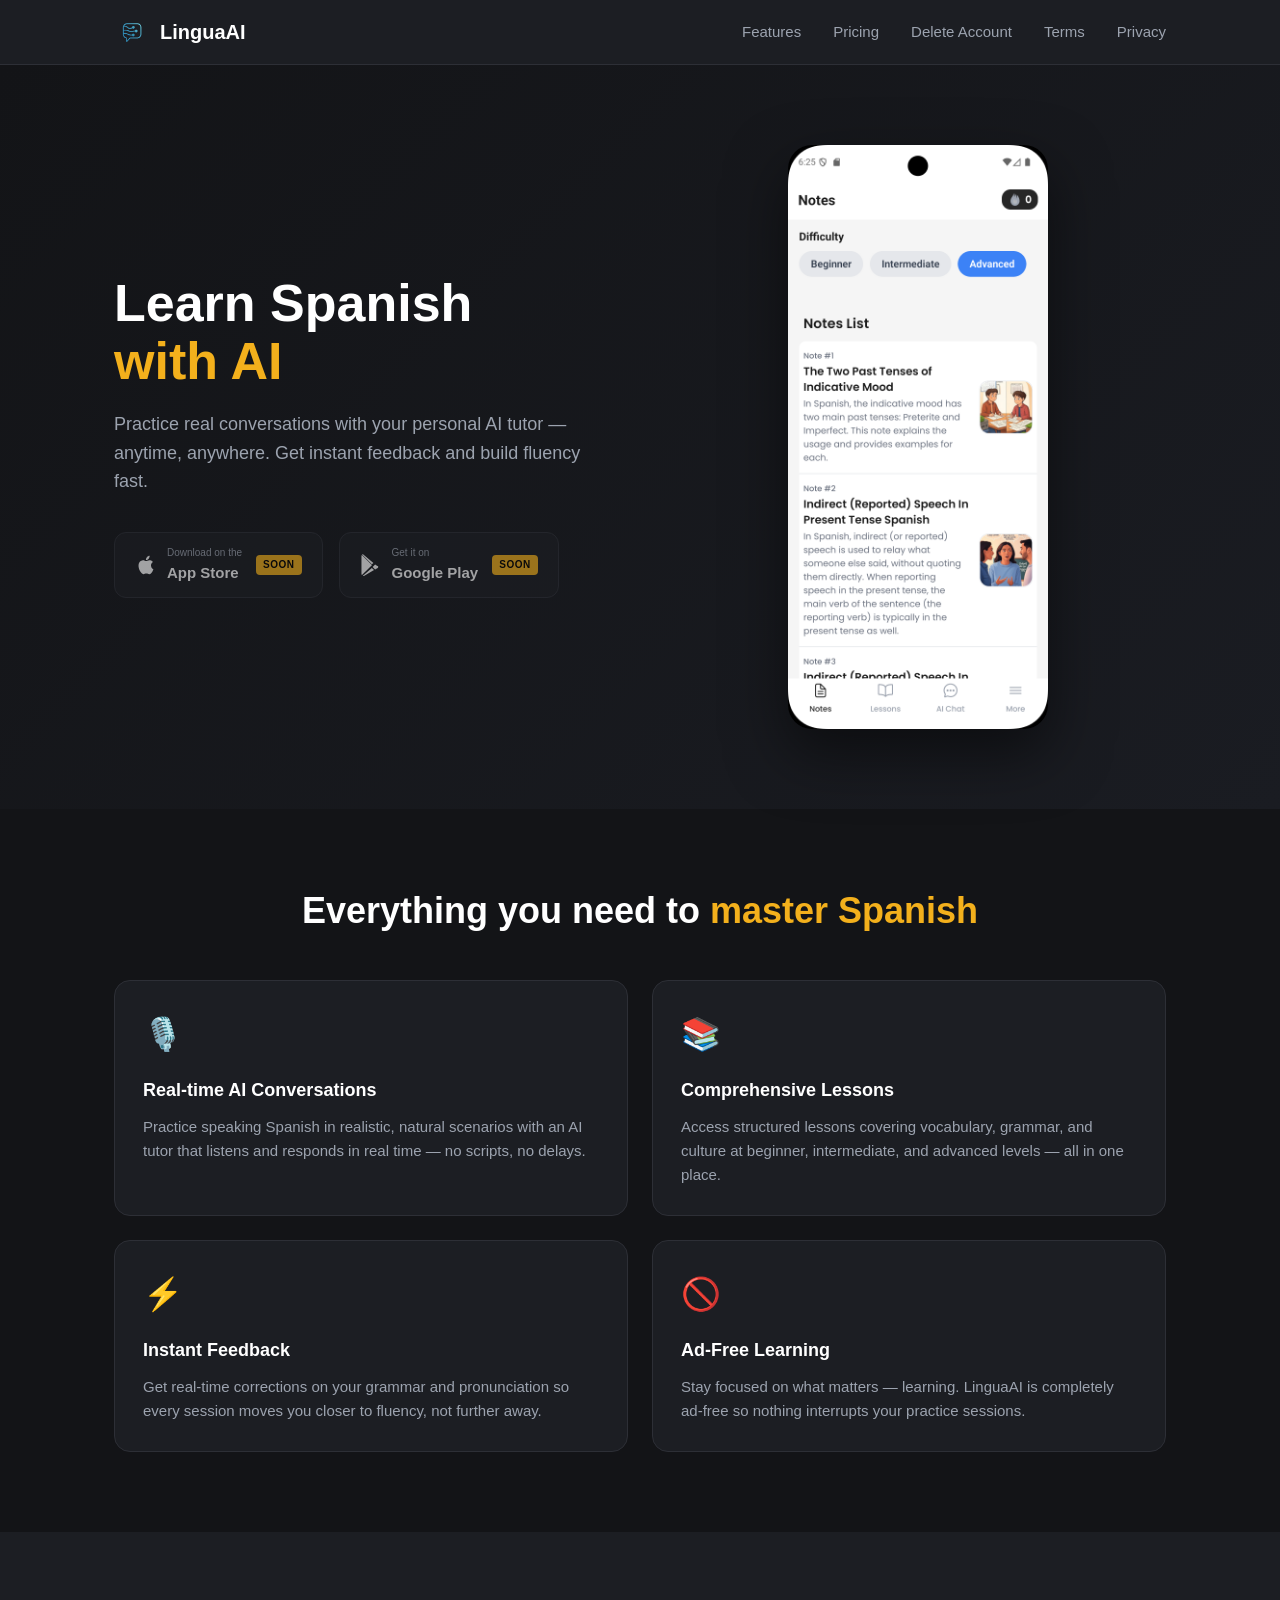
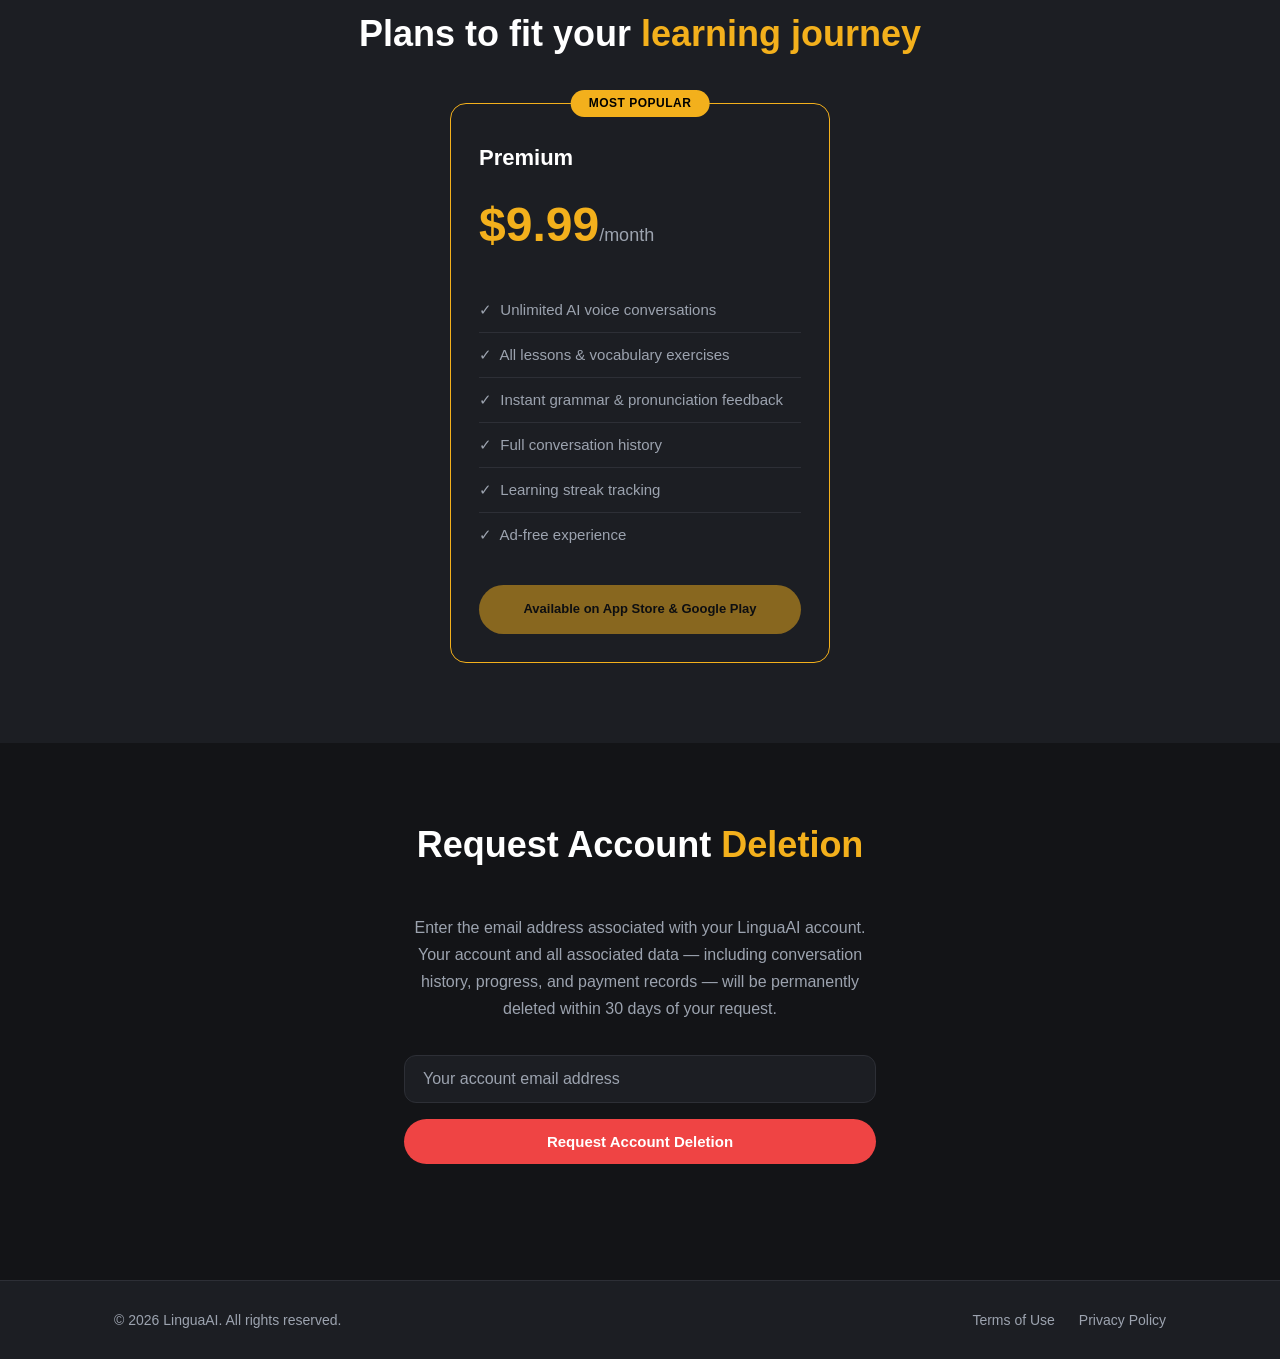
==== index.html @ fa87c532 "feat: add index.html main page" ====
<!DOCTYPE html>
<html lang="en">
<head>
  <meta charset="UTF-8" />
  <meta name="viewport" content="width=device-width, initial-scale=1.0" />
  <meta name="description" content="LinguaAI — Learn Spanish with your personal AI tutor. Real-time voice conversations, structured lessons, and instant feedback." />
  <title>LinguaAI — Learn Spanish with AI</title>
  <link rel="icon" href="assets/icon.png" type="image/png" />
  <link rel="stylesheet" href="styles.css" />
</head>
<body>

  <!-- NAV -->
  <nav class="nav">
    <div class="nav-inner">
      <a class="nav-brand" href="index.html">
        <img src="assets/icon.png" alt="LinguaAI" class="nav-logo" />
        <span>LinguaAI</span>
      </a>
      <button class="nav-hamburger" id="hamburger" aria-label="Toggle navigation">&#9776;</button>
      <ul class="nav-links" id="nav-links">
        <li><a href="#features">Features</a></li>
        <li><a href="#pricing">Pricing</a></li>
        <li><a href="#delete-account">Delete Account</a></li>
        <li><a href="terms.html">Terms</a></li>
        <li><a href="privacy.html">Privacy</a></li>
      </ul>
    </div>
  </nav>

  <!-- HERO -->
  <section class="hero" id="home">
    <div class="container hero-inner">
      <div class="hero-text">
        <h1>Learn Spanish<br /><span class="accent">with AI</span></h1>
        <p class="hero-sub">
          Practice real conversations with your personal AI tutor — anytime, anywhere. Get instant feedback and build fluency fast.
        </p>
        <div class="store-buttons">
          <a class="btn-store disabled" href="#" aria-disabled="true" tabindex="-1">
            <svg viewBox="0 0 24 24" fill="currentColor" aria-hidden="true">
              <path d="M18.71 19.5c-.83 1.24-1.71 2.45-3.05 2.47-1.34.03-1.77-.79-3.29-.79-1.53 0-2 .77-3.27.82-1.31.05-2.3-1.32-3.14-2.53C4.25 17 2.94 12.45 4.7 9.39c.87-1.52 2.43-2.48 4.12-2.51 1.28-.02 2.5.87 3.29.87.78 0 2.26-1.07 3.8-.91.65.03 2.47.26 3.64 1.98-.09.06-2.17 1.28-2.15 3.81.03 3.02 2.65 4.03 2.68 4.04-.03.07-.42 1.44-1.38 2.83M13 3.5c.73-.83 1.94-1.46 2.94-1.5.13 1.17-.34 2.35-1.04 3.19-.69.85-1.83 1.51-2.95 1.42-.15-1.15.41-2.35 1.05-3.11z"/>
            </svg>
            <span class="store-label">
              <small>Download on the</small>
              <strong>App Store</strong>
            </span>
            <span class="coming-soon">Soon</span>
          </a>
          <a class="btn-store disabled" href="#" aria-disabled="true" tabindex="-1">
            <svg viewBox="0 0 24 24" fill="currentColor" aria-hidden="true">
              <path d="M3.18 23.76c.3.17.64.24.99.2l.09-.05 11.04-6.37-2.38-2.38-9.74 8.6zm16.11-10.51L16.5 11.5l-2.72 2.72 2.71 2.71 2.81-1.62c.8-.46.8-1.83-.01-2.36zM2.05 1.05C1.77 1.35 1.6 1.8 1.6 2.38v19.25c0 .58.17 1.03.46 1.33l.07.06 10.79-10.79v-.25L2.05 1.05zm12.56 8.74L3.27.37 3.18.42C2.84.38 2.5.45 2.2.62l10.69 10.69 1.72-1.52z"/>
            </svg>
            <span class="store-label">
              <small>Get it on</small>
              <strong>Google Play</strong>
            </span>
            <span class="coming-soon">Soon</span>
          </a>
        </div>
      </div>
      <div class="hero-image">
        <img src="assets/screenshots/screenshot-1.png" alt="LinguaAI app screenshot showing AI conversation interface" />
      </div>
    </div>
  </section>

  <!-- FEATURES -->
  <section class="features section" id="features">
    <div class="container">
      <h2 class="section-title">Everything you need to <span class="accent">master Spanish</span></h2>
      <div class="features-grid">
        <div class="card">
          <div class="card-icon">🎙️</div>
          <h3>Real-time AI Conversations</h3>
          <p>Practice speaking Spanish in realistic, natural scenarios with an AI tutor that listens and responds in real time — no scripts, no delays.</p>
        </div>
        <div class="card">
          <div class="card-icon">📚</div>
          <h3>Comprehensive Lessons</h3>
          <p>Access structured lessons covering vocabulary, grammar, and culture at beginner, intermediate, and advanced levels — all in one place.</p>
        </div>
        <div class="card">
          <div class="card-icon">⚡</div>
          <h3>Instant Feedback</h3>
          <p>Get real-time corrections on your grammar and pronunciation so every session moves you closer to fluency, not further away.</p>
        </div>
        <div class="card">
          <div class="card-icon">🚫</div>
          <h3>Ad-Free Learning</h3>
          <p>Stay focused on what matters — learning. LinguaAI is completely ad-free so nothing interrupts your practice sessions.</p>
        </div>
      </div>
    </div>
  </section>

  <!-- PRICING -->
  <section class="pricing section" id="pricing">
    <div class="container">
      <h2 class="section-title">Plans to fit your <span class="accent">learning journey</span></h2>
      <div class="pricing-cards">
        <div class="card pricing-card featured">
          <div class="featured-badge">Most Popular</div>
          <h3>Premium</h3>
          <div class="price">$9.99<span>/month</span></div>
          <ul class="feature-list">
            <li>✓ &nbsp;Unlimited AI voice conversations</li>
            <li>✓ &nbsp;All lessons &amp; vocabulary exercises</li>
            <li>✓ &nbsp;Instant grammar &amp; pronunciation feedback</li>
            <li>✓ &nbsp;Full conversation history</li>
            <li>✓ &nbsp;Learning streak tracking</li>
            <li>✓ &nbsp;Ad-free experience</li>
          </ul>
          <a class="btn btn-primary disabled" href="#" aria-disabled="true" tabindex="-1">
            Available on App Store &amp; Google Play
          </a>
        </div>
      </div>
    </div>
  </section>

  <!-- DELETE ACCOUNT -->
  <section class="delete-account section" id="delete-account">
    <div class="container delete-inner">
      <h2 class="section-title">Request Account <span class="accent">Deletion</span></h2>
      <p class="delete-sub">
        Enter the email address associated with your LinguaAI account. Your account and all associated data — including conversation history, progress, and payment records — will be permanently deleted within 30 days of your request.
      </p>
      <form class="delete-form" id="delete-form" novalidate>
        <input
          type="email"
          id="email"
          name="email"
          placeholder="Your account email address"
          class="form-input"
          required
          autocomplete="email"
        />
        <button type="submit" class="btn btn-danger" id="submit-btn">
          Request Account Deletion
        </button>
        <div id="form-message" class="form-message" role="alert" aria-live="polite"></div>
      </form>
    </div>
  </section>

  <!-- FOOTER -->
  <footer class="footer">
    <div class="container footer-inner">
      <p>&copy; 2026 LinguaAI. All rights reserved.</p>
      <div class="footer-links">
        <a href="terms.html">Terms of Use</a>
        <a href="privacy.html">Privacy Policy</a>
      </div>
    </div>
  </footer>

  <script src="https://www.google.com/recaptcha/api.js?render=YOUR_RECAPTCHA_SITE_KEY"></script>
  <script src="delete-account.js"></script>
  <script>
    document.getElementById('hamburger').addEventListener('click', function () {
      document.getElementById('nav-links').classList.toggle('open');
    });
  </script>

</body>
</html>
---- styles.css ----
*, *::before, *::after { box-sizing: border-box; margin: 0; padding: 0; }

:root {
  --bg: #131417;
  --surface: #1C1E23;
  --accent: #F3B01C;
  --text: #FFFFFF;
  --text-secondary: #9CA3AF;
  --border: #2D2F36;
  --danger: #EF4444;
  --success: #22C55E;
  --font: -apple-system, BlinkMacSystemFont, 'Segoe UI', Roboto, sans-serif;
  --max-w: 1100px;
  --radius: 16px;
}

body {
  background: var(--bg);
  color: var(--text);
  font-family: var(--font);
  line-height: 1.6;
}

/* ── Container ─────────────────────────────────────────── */
.container { max-width: var(--max-w); margin: 0 auto; padding: 0 24px; }

/* ── Nav ────────────────────────────────────────────────── */
.nav {
  position: sticky;
  top: 0;
  z-index: 100;
  background: var(--surface);
  border-bottom: 1px solid var(--border);
}
.nav-inner {
  max-width: var(--max-w);
  margin: 0 auto;
  padding: 0 24px;
  height: 64px;
  display: flex;
  align-items: center;
  justify-content: space-between;
  position: relative;
}
.nav-brand {
  display: flex;
  align-items: center;
  gap: 10px;
  text-decoration: none;
  color: var(--text);
  font-size: 20px;
  font-weight: 700;
}
.nav-logo { width: 36px; height: 36px; border-radius: 8px; }
.nav-links {
  display: flex;
  gap: 32px;
  list-style: none;
}
.nav-links a {
  color: var(--text-secondary);
  text-decoration: none;
  font-size: 15px;
  transition: color 0.2s;
}
.nav-links a:hover { color: var(--accent); }
.nav-hamburger {
  display: none;
  background: none;
  border: none;
  color: var(--text);
  font-size: 24px;
  cursor: pointer;
  padding: 4px;
}

/* ── Sections ───────────────────────────────────────────── */
.section { padding: 80px 0; }
.section-title {
  font-size: 36px;
  font-weight: 700;
  text-align: center;
  margin-bottom: 48px;
  line-height: 1.2;
}
.accent { color: var(--accent); }

/* ── Hero ───────────────────────────────────────────────── */
.hero {
  padding: 80px 0;
  background: linear-gradient(135deg, #131417 0%, #1a1c22 100%);
}
.hero-inner {
  display: flex;
  align-items: center;
  gap: 60px;
}
.hero-text { flex: 1; }
.hero-text h1 {
  font-size: 52px;
  font-weight: 800;
  line-height: 1.1;
  margin-bottom: 20px;
}
.hero-sub {
  font-size: 18px;
  color: var(--text-secondary);
  margin-bottom: 36px;
  max-width: 480px;
}
.hero-image { flex: 1; display: flex; justify-content: center; }
.hero-image img {
  max-width: 260px;
  border-radius: 24px;
  box-shadow: 0 24px 60px rgba(0, 0, 0, 0.5);
}

/* ── Store Buttons ──────────────────────────────────────── */
.store-buttons { display: flex; gap: 16px; flex-wrap: wrap; }
.btn-store {
  display: inline-flex;
  align-items: center;
  gap: 10px;
  background: var(--surface);
  border: 1px solid var(--border);
  color: var(--text);
  padding: 12px 20px;
  border-radius: 12px;
  text-decoration: none;
  font-size: 14px;
  font-weight: 600;
  transition: border-color 0.2s;
}
.btn-store svg { width: 22px; height: 22px; flex-shrink: 0; }
.btn-store:hover { border-color: var(--accent); }
.btn-store.disabled { opacity: 0.6; pointer-events: none; cursor: default; }
.store-label { display: flex; flex-direction: column; }
.store-label small { font-size: 10px; font-weight: 400; color: var(--text-secondary); }
.store-label strong { font-size: 15px; }
.coming-soon {
  background: var(--accent);
  color: #000;
  font-size: 10px;
  font-weight: 700;
  padding: 2px 7px;
  border-radius: 4px;
  text-transform: uppercase;
  letter-spacing: 0.5px;
  margin-left: 4px;
}

/* ── Cards ──────────────────────────────────────────────── */
.card {
  background: var(--surface);
  border: 1px solid var(--border);
  border-radius: var(--radius);
  padding: 28px;
}

/* ── Features ───────────────────────────────────────────── */
.features { background: var(--bg); }
.features-grid {
  display: grid;
  grid-template-columns: repeat(2, 1fr);
  gap: 24px;
}
.card-icon { font-size: 32px; margin-bottom: 16px; }
.card h3 { font-size: 18px; font-weight: 700; margin-bottom: 10px; }
.card p { color: var(--text-secondary); font-size: 15px; line-height: 1.6; }

/* ── Pricing ────────────────────────────────────────────── */
.pricing { background: var(--surface); }
.pricing-cards { display: flex; justify-content: center; }
.pricing-card { max-width: 380px; width: 100%; position: relative; padding-top: 36px; }
.pricing-card.featured { border-color: var(--accent); }
.featured-badge {
  position: absolute;
  top: -14px;
  left: 50%;
  transform: translateX(-50%);
  background: var(--accent);
  color: #000;
  font-size: 12px;
  font-weight: 700;
  padding: 4px 18px;
  border-radius: 99px;
  text-transform: uppercase;
  letter-spacing: 0.5px;
  white-space: nowrap;
}
.pricing-card h3 { font-size: 22px; font-weight: 700; margin-bottom: 12px; }
.price { font-size: 48px; font-weight: 800; color: var(--accent); margin-bottom: 24px; }
.price span { font-size: 18px; color: var(--text-secondary); font-weight: 400; }
.feature-list { list-style: none; margin-bottom: 28px; }
.feature-list li {
  padding: 10px 0;
  color: var(--text-secondary);
  font-size: 15px;
  border-bottom: 1px solid var(--border);
}
.feature-list li:last-child { border-bottom: none; }

/* ── Buttons ────────────────────────────────────────────── */
.btn {
  display: inline-block;
  padding: 14px 24px;
  border-radius: 99px;
  font-size: 15px;
  font-weight: 600;
  text-decoration: none;
  cursor: pointer;
  border: none;
  transition: opacity 0.2s, transform 0.1s;
  text-align: center;
  width: 100%;
}
.btn:active { transform: scale(0.98); }
.btn-primary { background: var(--accent); color: #000; }
.btn-primary:hover { opacity: 0.9; }
.btn-primary.disabled { opacity: 0.5; pointer-events: none; font-size: 13px; }
.btn-danger { background: var(--danger); color: #fff; }
.btn-danger:hover { opacity: 0.9; }
.btn-danger:disabled { opacity: 0.6; cursor: not-allowed; }

/* ── Delete Account ─────────────────────────────────────── */
.delete-account { background: var(--bg); }
.delete-inner { max-width: 520px; margin: 0 auto; text-align: center; }
.delete-sub {
  color: var(--text-secondary);
  font-size: 16px;
  margin-bottom: 32px;
  line-height: 1.7;
}
.delete-form { display: flex; flex-direction: column; gap: 16px; text-align: left; }
.form-input {
  background: var(--surface);
  border: 1px solid var(--border);
  border-radius: 12px;
  padding: 14px 18px;
  color: var(--text);
  font-size: 16px;
  outline: none;
  transition: border-color 0.2s;
  width: 100%;
  font-family: var(--font);
}
.form-input:focus { border-color: var(--accent); }
.form-input::placeholder { color: var(--text-secondary); }
.form-message { font-size: 14px; padding: 4px 0; min-height: 20px; text-align: center; }
.form-message.success { color: var(--success); }
.form-message.error { color: var(--danger); }

/* ── Footer ─────────────────────────────────────────────── */
.footer {
  background: var(--surface);
  border-top: 1px solid var(--border);
  padding: 28px 0;
}
.footer-inner {
  display: flex;
  align-items: center;
  justify-content: space-between;
  flex-wrap: wrap;
  gap: 16px;
}
.footer p { color: var(--text-secondary); font-size: 14px; }
.footer-links { display: flex; gap: 24px; }
.footer-links a {
  color: var(--text-secondary);
  text-decoration: none;
  font-size: 14px;
  transition: color 0.2s;
}
.footer-links a:hover { color: var(--accent); }

/* ── Legal pages ─────────────────────────────────────────── */
.legal-content {
  max-width: 760px;
  margin: 0 auto;
  padding: 60px 24px 80px;
}
.legal-content h1 {
  font-size: 38px;
  font-weight: 800;
  color: var(--accent);
  margin-bottom: 8px;
}
.legal-content .last-updated {
  color: var(--text-secondary);
  font-size: 14px;
  margin-bottom: 48px;
  display: block;
}
.legal-content h2 {
  font-size: 20px;
  font-weight: 700;
  margin: 40px 0 12px;
  color: var(--text);
}
.legal-content p {
  color: var(--text-secondary);
  font-size: 15px;
  line-height: 1.8;
  margin-bottom: 14px;
}
.legal-content ul {
  color: var(--text-secondary);
  font-size: 15px;
  line-height: 1.8;
  padding-left: 24px;
  margin-bottom: 14px;
}
.legal-content a { color: var(--accent); }

/* ── Mobile ──────────────────────────────────────────────── */
@media (max-width: 768px) {
  .nav { position: relative; }
  .nav-hamburger { display: block; }
  .nav-links {
    display: none;
    flex-direction: column;
    gap: 0;
    position: absolute;
    top: 64px;
    left: 0;
    right: 0;
    background: var(--surface);
    border-bottom: 1px solid var(--border);
    padding: 8px 24px;
    z-index: 99;
  }
  .nav-links.open { display: flex; }
  .nav-links li { padding: 12px 0; border-bottom: 1px solid var(--border); }
  .nav-links li:last-child { border-bottom: none; }

  .hero-inner { flex-direction: column; gap: 40px; text-align: center; }
  .hero-text h1 { font-size: 36px; }
  .hero-sub { max-width: 100%; }
  .store-buttons { justify-content: center; }
  .hero-image img { max-width: 200px; }

  .section-title { font-size: 28px; }
  .features-grid { grid-template-columns: 1fr; }

  .footer-inner { flex-direction: column; text-align: center; }
}
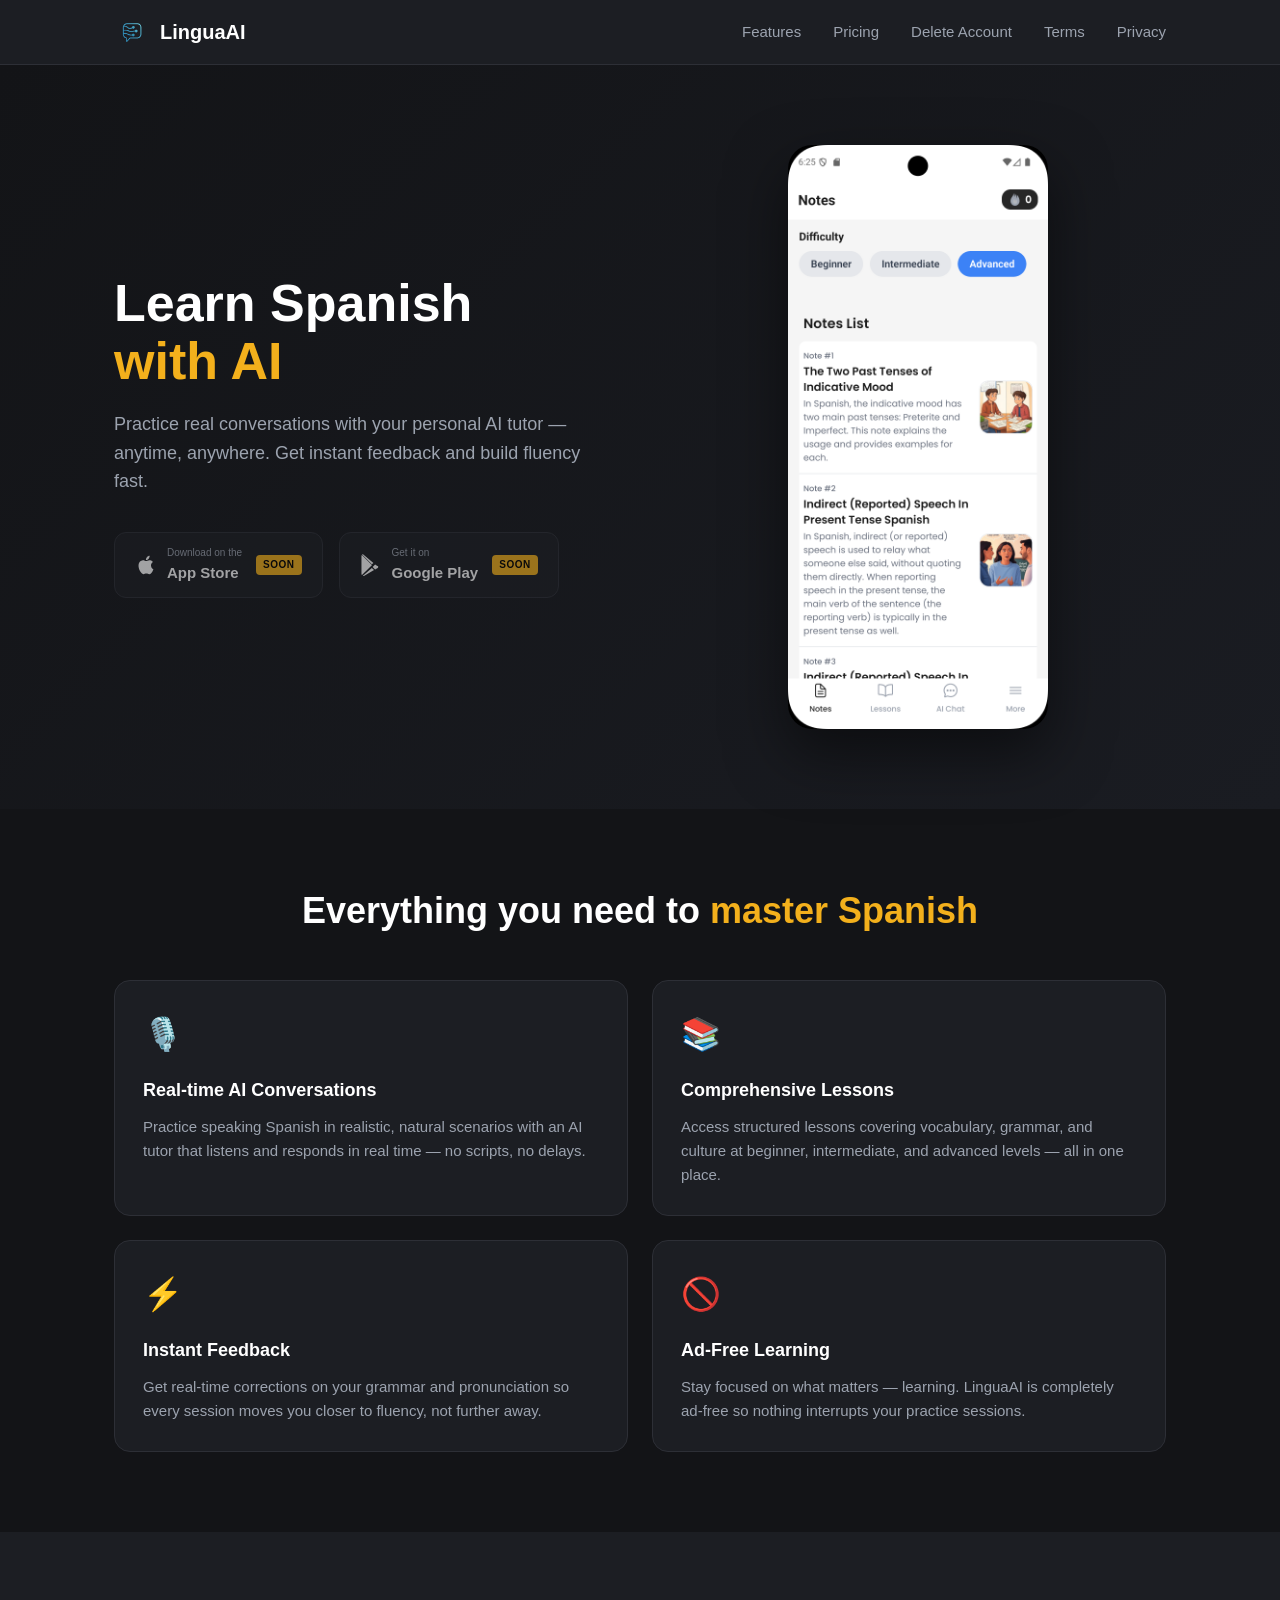
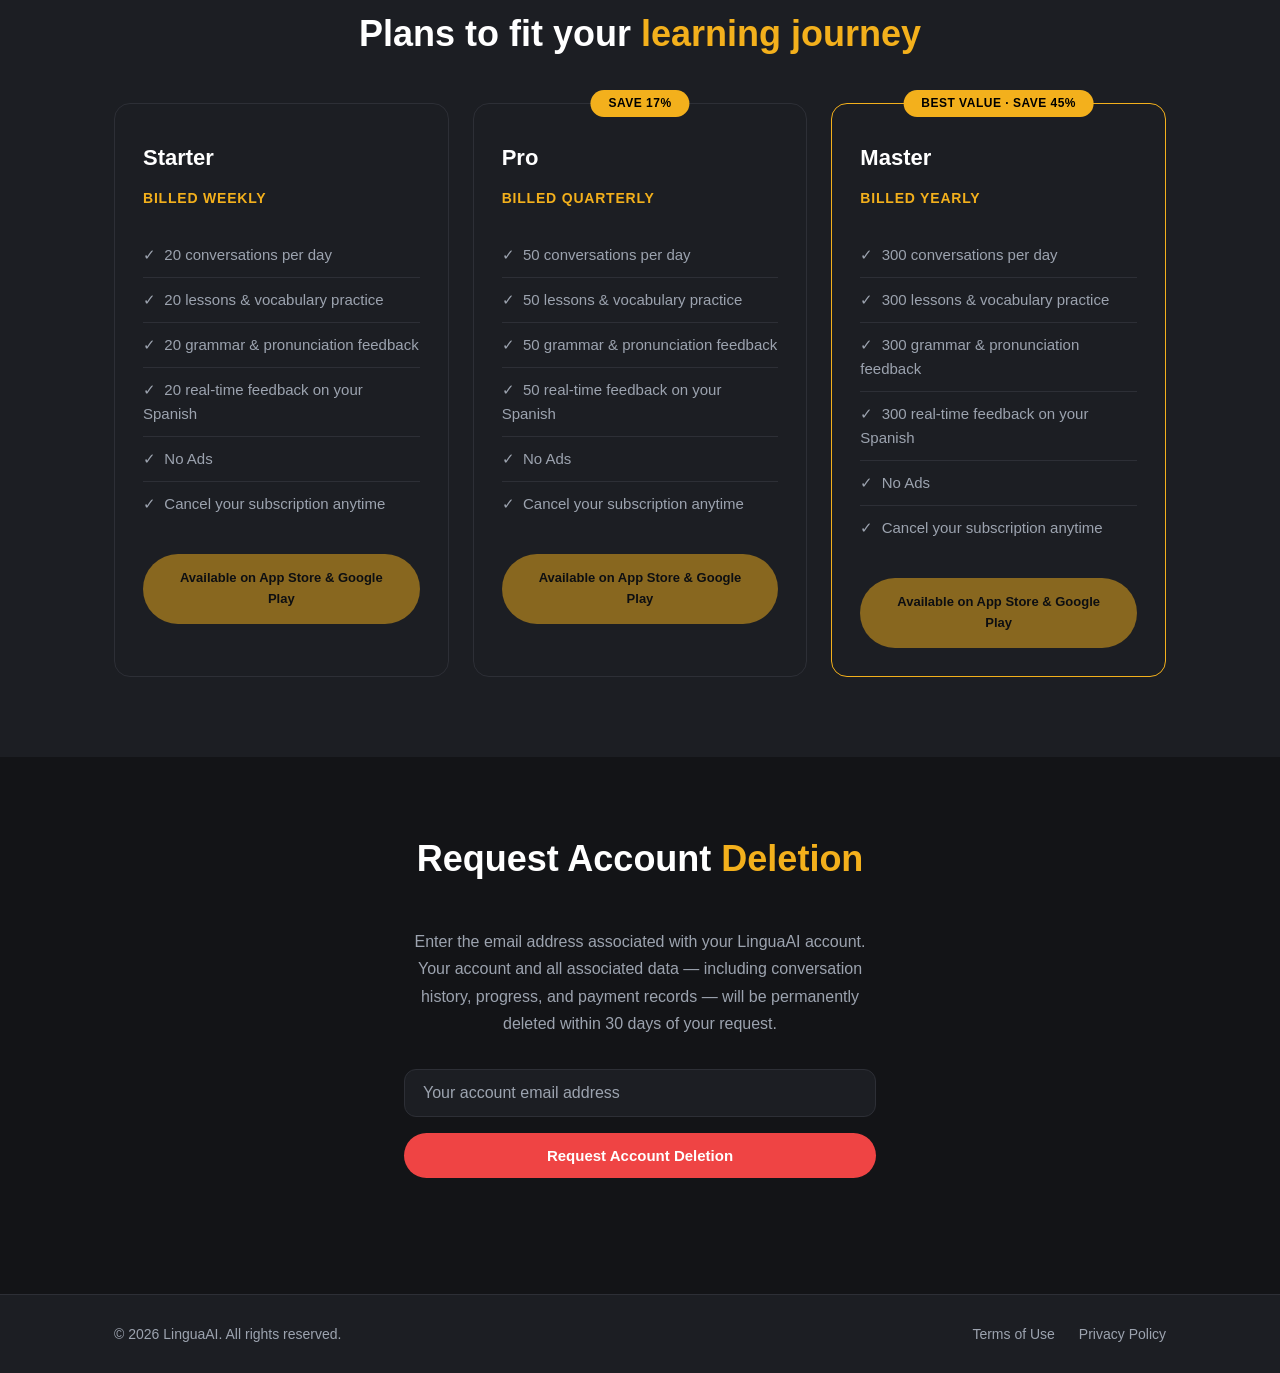
==== commit a6b5c8a0: "feat: add starter, pro, and master pricing plans" ====
--- a/index.html
+++ b/index.html
@@ -99,22 +99,60 @@
     <div class="container">
       <h2 class="section-title">Plans to fit your <span class="accent">learning journey</span></h2>
       <div class="pricing-cards">
-        <div class="card pricing-card featured">
-          <div class="featured-badge">Most Popular</div>
-          <h3>Premium</h3>
-          <div class="price">$9.99<span>/month</span></div>
+
+        <!-- STARTER -->
+        <div class="card pricing-card">
+          <h3>Starter</h3>
+          <div class="price-period">Billed Weekly</div>
           <ul class="feature-list">
-            <li>✓ &nbsp;Unlimited AI voice conversations</li>
-            <li>✓ &nbsp;All lessons &amp; vocabulary exercises</li>
-            <li>✓ &nbsp;Instant grammar &amp; pronunciation feedback</li>
-            <li>✓ &nbsp;Full conversation history</li>
-            <li>✓ &nbsp;Learning streak tracking</li>
-            <li>✓ &nbsp;Ad-free experience</li>
+            <li>✓ &nbsp;20 conversations per day</li>
+            <li>✓ &nbsp;20 lessons &amp; vocabulary practice</li>
+            <li>✓ &nbsp;20 grammar &amp; pronunciation feedback</li>
+            <li>✓ &nbsp;20 real-time feedback on your Spanish</li>
+            <li>✓ &nbsp;No Ads</li>
+            <li>✓ &nbsp;Cancel your subscription anytime</li>
           </ul>
           <a class="btn btn-primary disabled" href="#" aria-disabled="true" tabindex="-1">
             Available on App Store &amp; Google Play
           </a>
         </div>
+
+        <!-- PRO -->
+        <div class="card pricing-card">
+          <div class="featured-badge">Save 17%</div>
+          <h3>Pro</h3>
+          <div class="price-period">Billed Quarterly</div>
+          <ul class="feature-list">
+            <li>✓ &nbsp;50 conversations per day</li>
+            <li>✓ &nbsp;50 lessons &amp; vocabulary practice</li>
+            <li>✓ &nbsp;50 grammar &amp; pronunciation feedback</li>
+            <li>✓ &nbsp;50 real-time feedback on your Spanish</li>
+            <li>✓ &nbsp;No Ads</li>
+            <li>✓ &nbsp;Cancel your subscription anytime</li>
+          </ul>
+          <a class="btn btn-primary disabled" href="#" aria-disabled="true" tabindex="-1">
+            Available on App Store &amp; Google Play
+          </a>
+        </div>
+
+        <!-- MASTER -->
+        <div class="card pricing-card featured">
+          <div class="featured-badge">Best Value · Save 45%</div>
+          <h3>Master</h3>
+          <div class="price-period">Billed Yearly</div>
+          <ul class="feature-list">
+            <li>✓ &nbsp;300 conversations per day</li>
+            <li>✓ &nbsp;300 lessons &amp; vocabulary practice</li>
+            <li>✓ &nbsp;300 grammar &amp; pronunciation feedback</li>
+            <li>✓ &nbsp;300 real-time feedback on your Spanish</li>
+            <li>✓ &nbsp;No Ads</li>
+            <li>✓ &nbsp;Cancel your subscription anytime</li>
+          </ul>
+          <a class="btn btn-primary disabled" href="#" aria-disabled="true" tabindex="-1">
+            Available on App Store &amp; Google Play
+          </a>
+        </div>
+
       </div>
     </div>
   </section>
@@ -155,7 +193,7 @@
     </div>
   </footer>
 
-  <script src="https://www.google.com/recaptcha/api.js?render=YOUR_RECAPTCHA_SITE_KEY"></script>
+  <script src="https://www.google.com/recaptcha/api.js?render=6LdZYL4sAAAAAPjYYkjU3W5v4h1ZeL_mURCwB_Of"></script>
   <script src="delete-account.js"></script>
   <script>
     document.getElementById('hamburger').addEventListener('click', function () {
--- a/styles.css
+++ b/styles.css
@@ -170,8 +170,8 @@
 
 /* ── Pricing ────────────────────────────────────────────── */
 .pricing { background: var(--surface); }
-.pricing-cards { display: flex; justify-content: center; }
-.pricing-card { max-width: 380px; width: 100%; position: relative; padding-top: 36px; }
+.pricing-cards { display: grid; grid-template-columns: repeat(3, 1fr); gap: 24px; }
+.pricing-card { width: 100%; position: relative; padding-top: 36px; }
 .pricing-card.featured { border-color: var(--accent); }
 .featured-badge {
   position: absolute;
@@ -189,8 +189,14 @@
   white-space: nowrap;
 }
 .pricing-card h3 { font-size: 22px; font-weight: 700; margin-bottom: 12px; }
-.price { font-size: 48px; font-weight: 800; color: var(--accent); margin-bottom: 24px; }
-.price span { font-size: 18px; color: var(--text-secondary); font-weight: 400; }
+.price-period {
+  font-size: 14px;
+  font-weight: 600;
+  color: var(--accent);
+  text-transform: uppercase;
+  letter-spacing: 0.8px;
+  margin-bottom: 24px;
+}
 .feature-list { list-style: none; margin-bottom: 28px; }
 .feature-list li {
   padding: 10px 0;
@@ -341,6 +347,7 @@
 
   .section-title { font-size: 28px; }
   .features-grid { grid-template-columns: 1fr; }
+  .pricing-cards { grid-template-columns: 1fr; }
 
   .footer-inner { flex-direction: column; text-align: center; }
 }
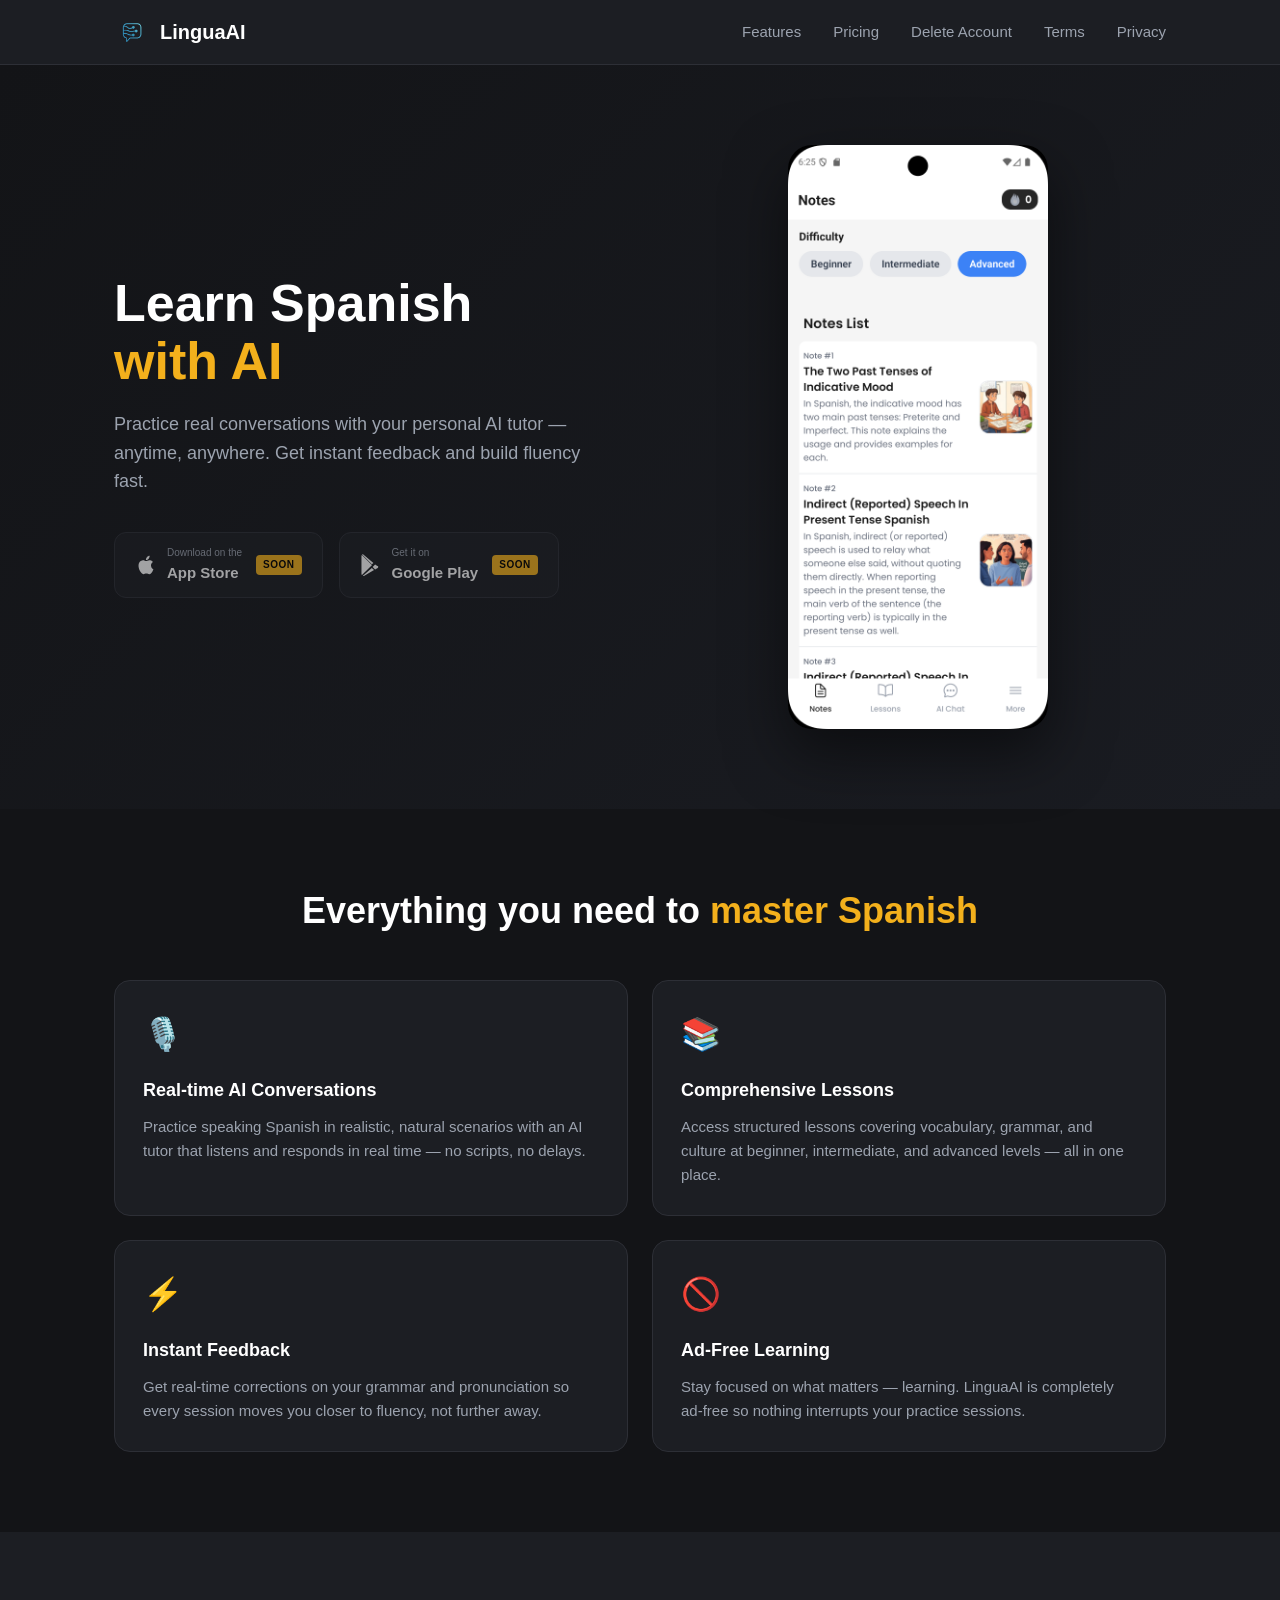
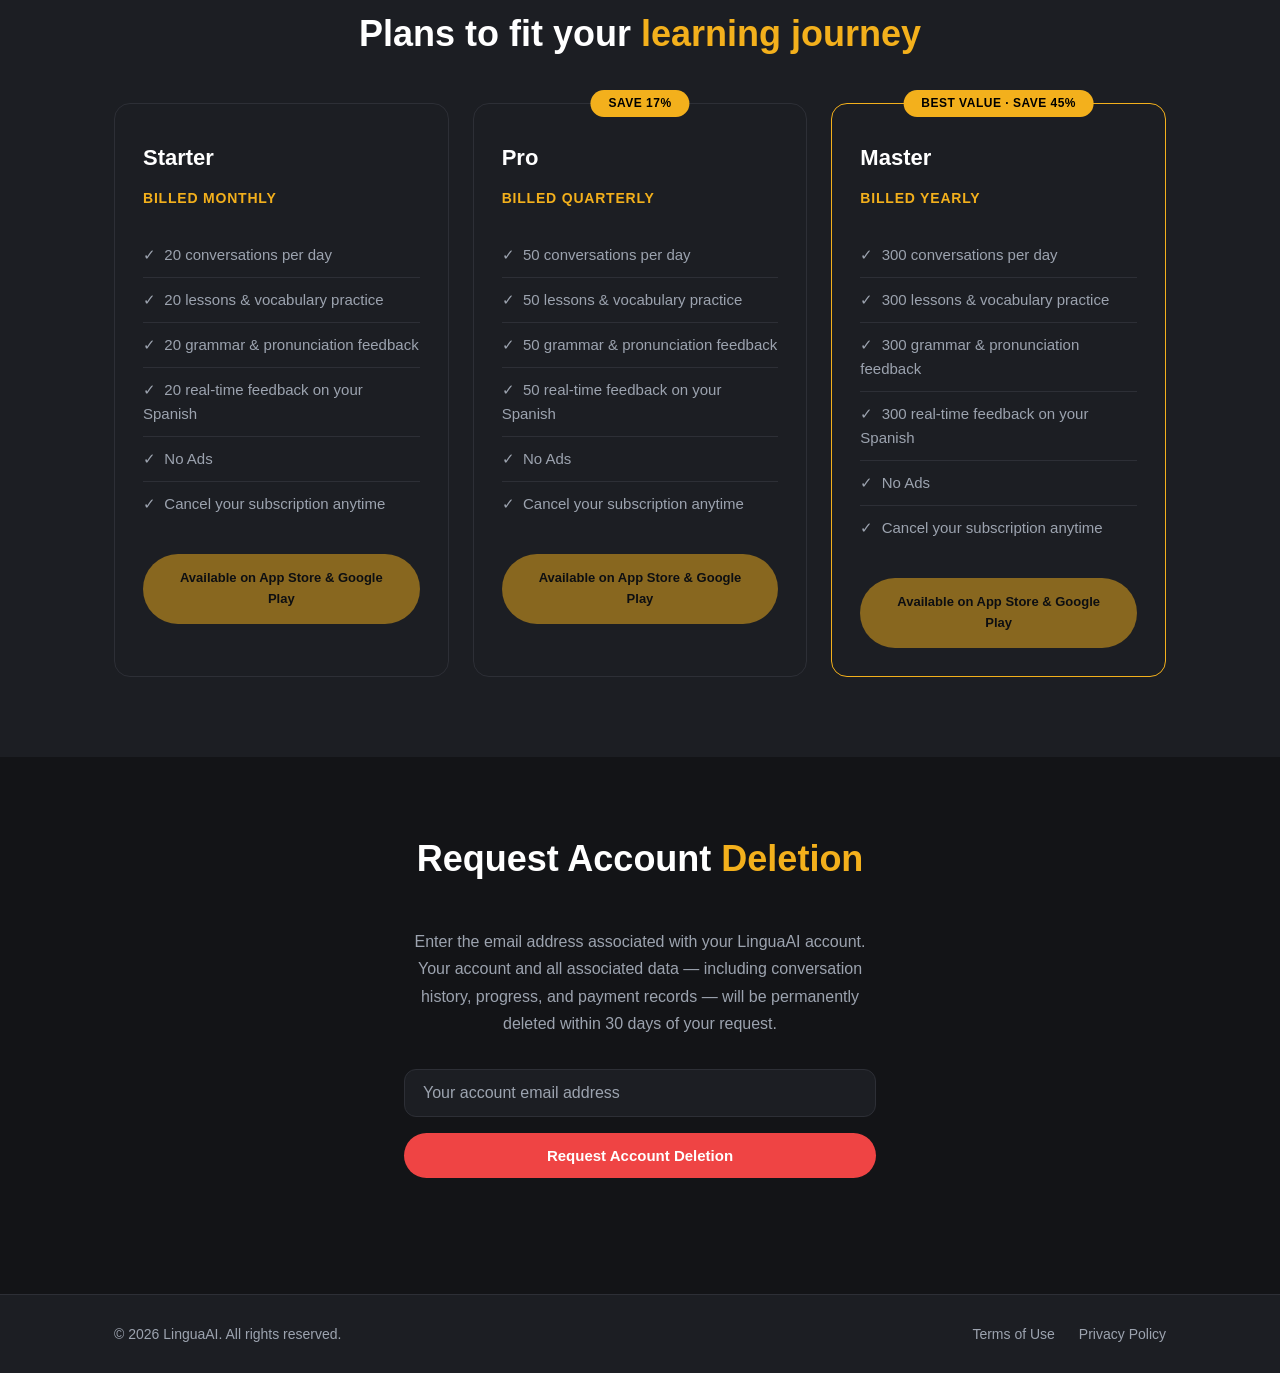
==== commit f119f4f6: "fix(pricing): Starter is billed monthly, not weekly The Starter card advertised "Billed Weekly". The" ====
--- a/index.html
+++ b/index.html
@@ -103,7 +103,7 @@
         <!-- STARTER -->
         <div class="card pricing-card">
           <h3>Starter</h3>
-          <div class="price-period">Billed Weekly</div>
+          <div class="price-period">Billed Monthly</div>
           <ul class="feature-list">
             <li>✓ &nbsp;20 conversations per day</li>
             <li>✓ &nbsp;20 lessons &amp; vocabulary practice</li>
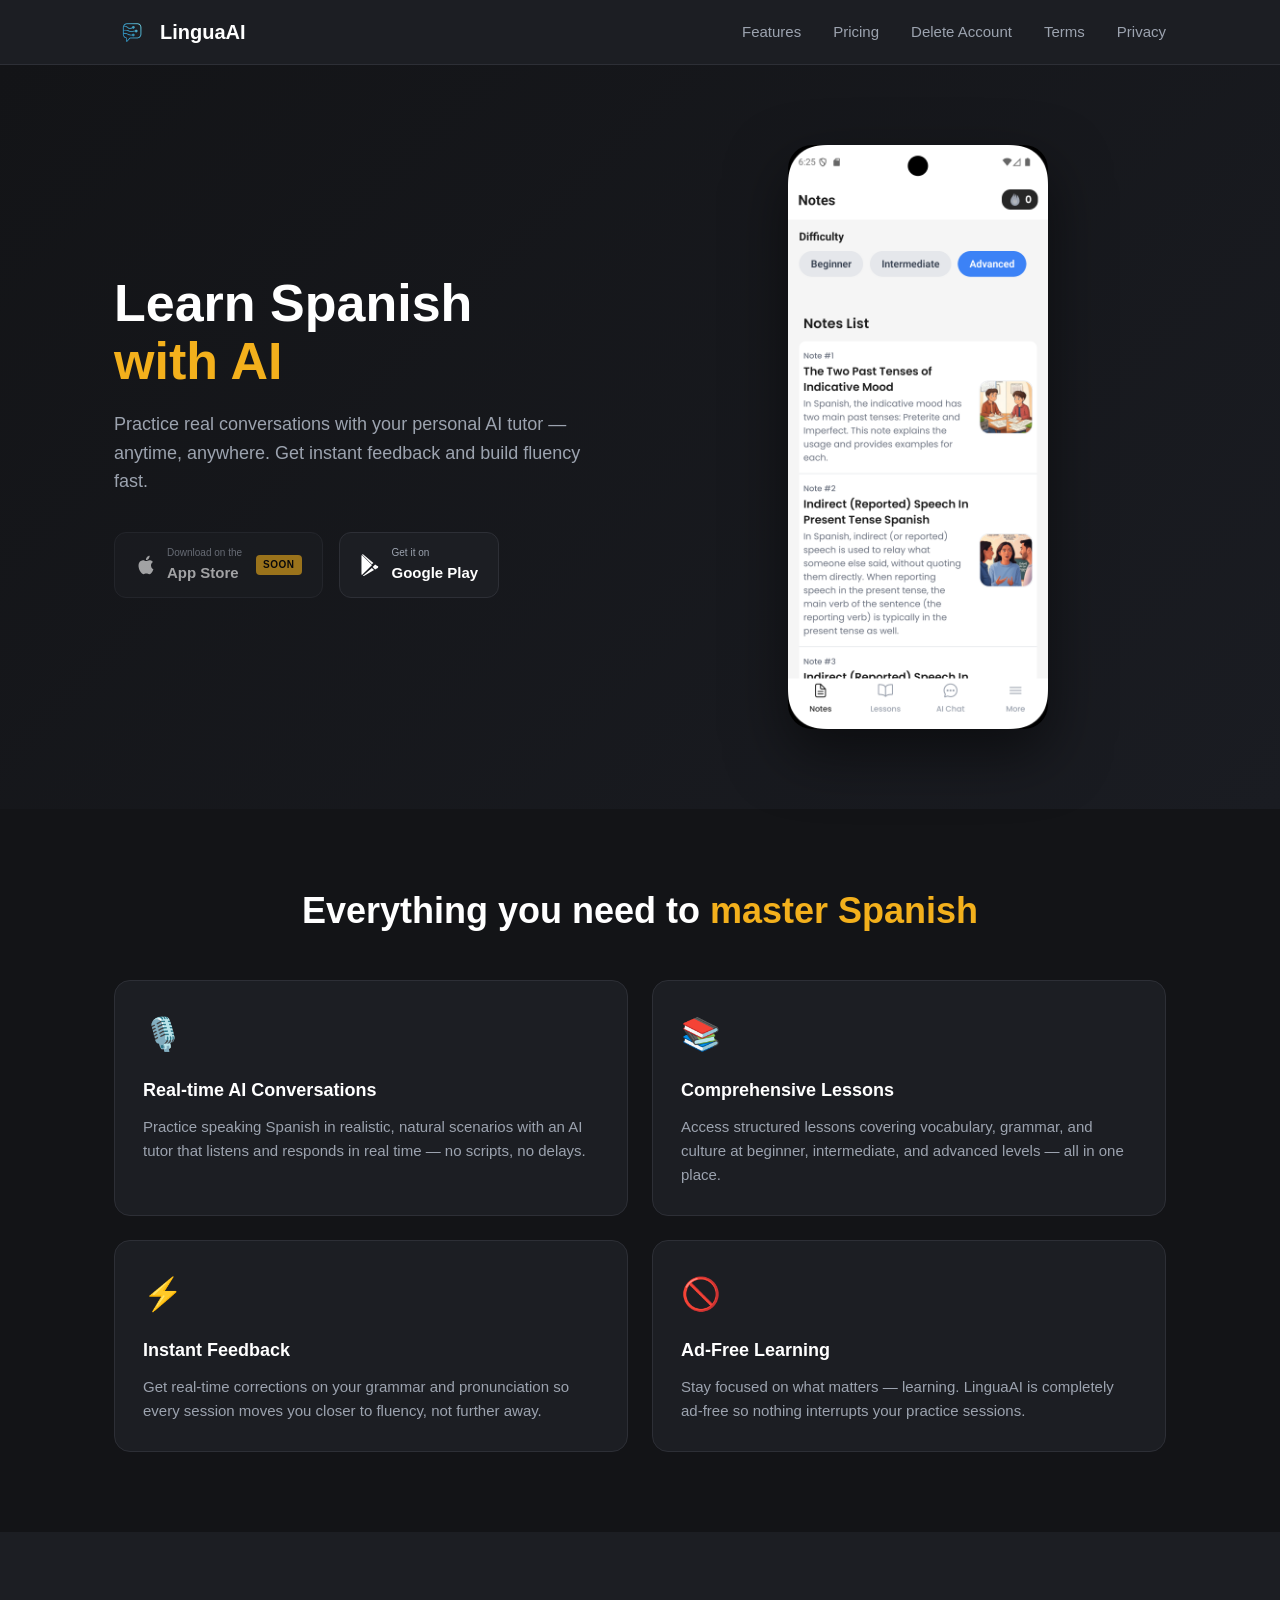
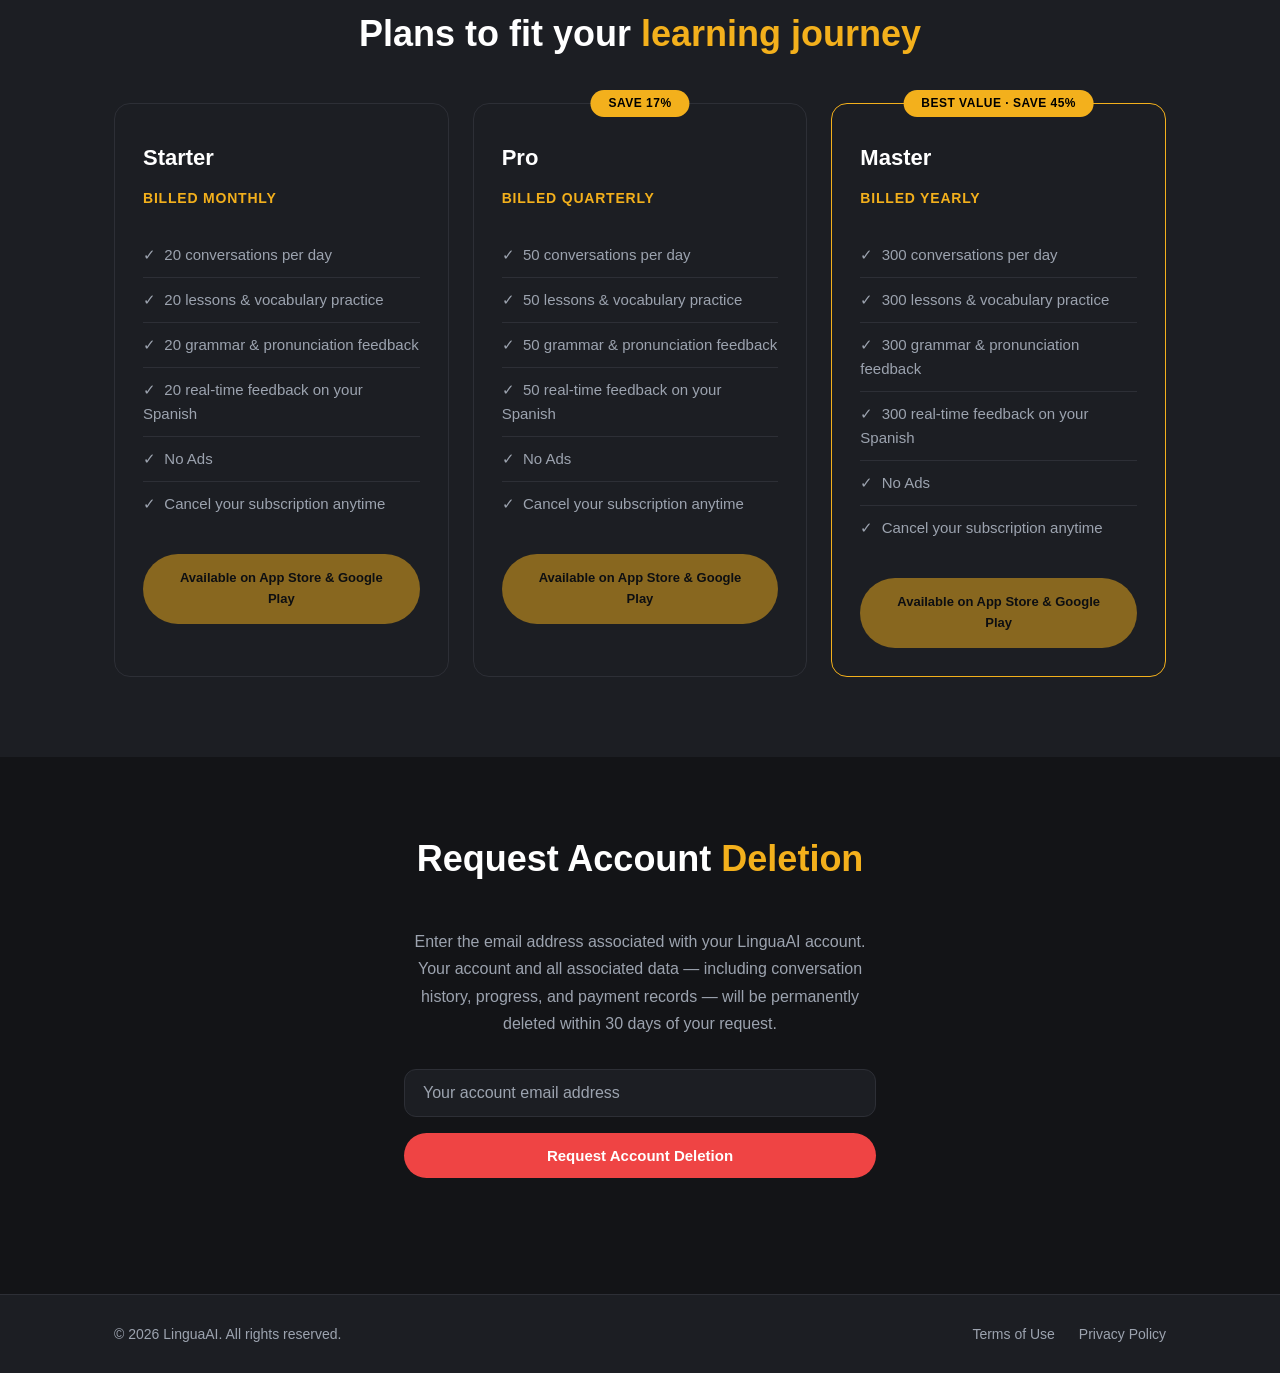
==== commit ee539ed0: "feat(site): link the Google Play button to the live listing LinguaAi has been live on Google Play si" ====
--- a/index.html
+++ b/index.html
@@ -47,7 +47,7 @@
             </span>
             <span class="coming-soon">Soon</span>
           </a>
-          <a class="btn-store disabled" href="#" aria-disabled="true" tabindex="-1">
+          <a class="btn-store" href="https://play.google.com/store/apps/details?id=com.linguaaija.app" target="_blank" rel="noopener noreferrer">
             <svg viewBox="0 0 24 24" fill="currentColor" aria-hidden="true">
               <path d="M3.18 23.76c.3.17.64.24.99.2l.09-.05 11.04-6.37-2.38-2.38-9.74 8.6zm16.11-10.51L16.5 11.5l-2.72 2.72 2.71 2.71 2.81-1.62c.8-.46.8-1.83-.01-2.36zM2.05 1.05C1.77 1.35 1.6 1.8 1.6 2.38v19.25c0 .58.17 1.03.46 1.33l.07.06 10.79-10.79v-.25L2.05 1.05zm12.56 8.74L3.27.37 3.18.42C2.84.38 2.5.45 2.2.62l10.69 10.69 1.72-1.52z"/>
             </svg>
@@ -55,7 +55,6 @@
               <small>Get it on</small>
               <strong>Google Play</strong>
             </span>
-            <span class="coming-soon">Soon</span>
           </a>
         </div>
       </div>
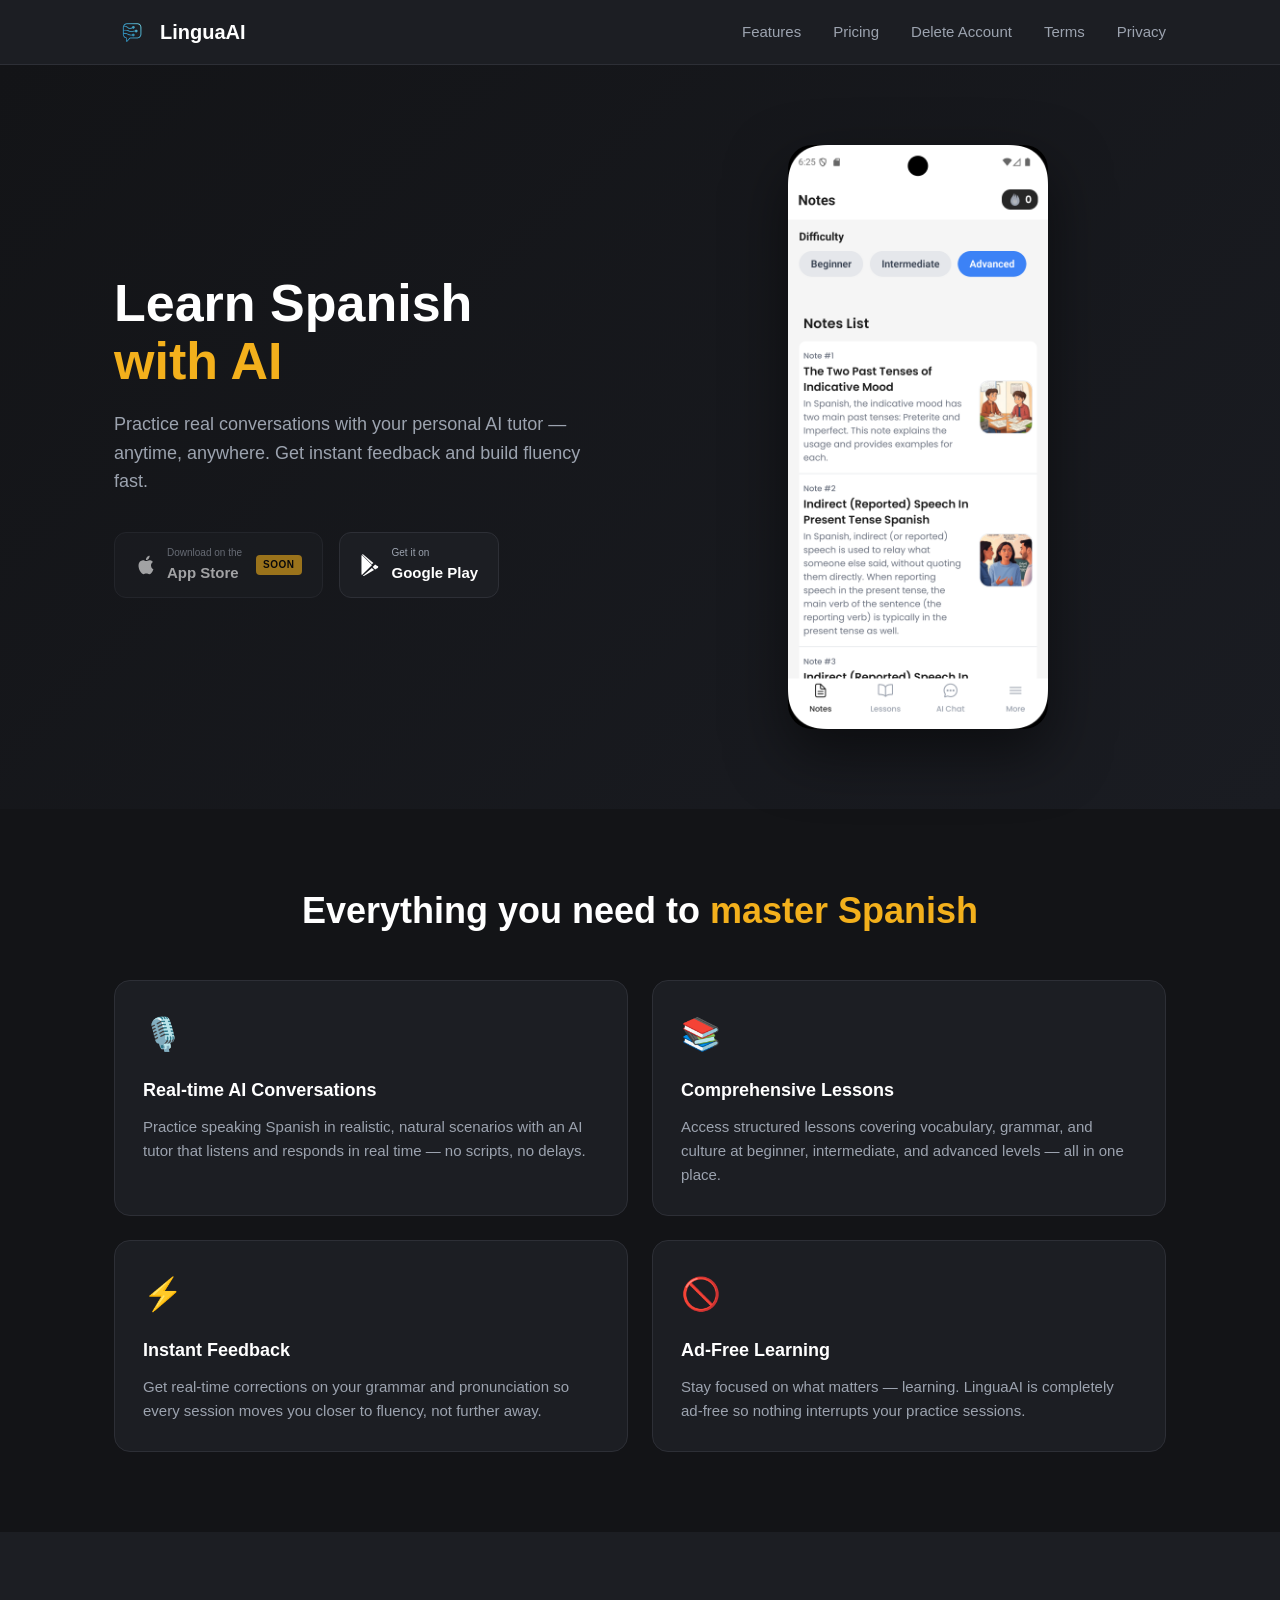
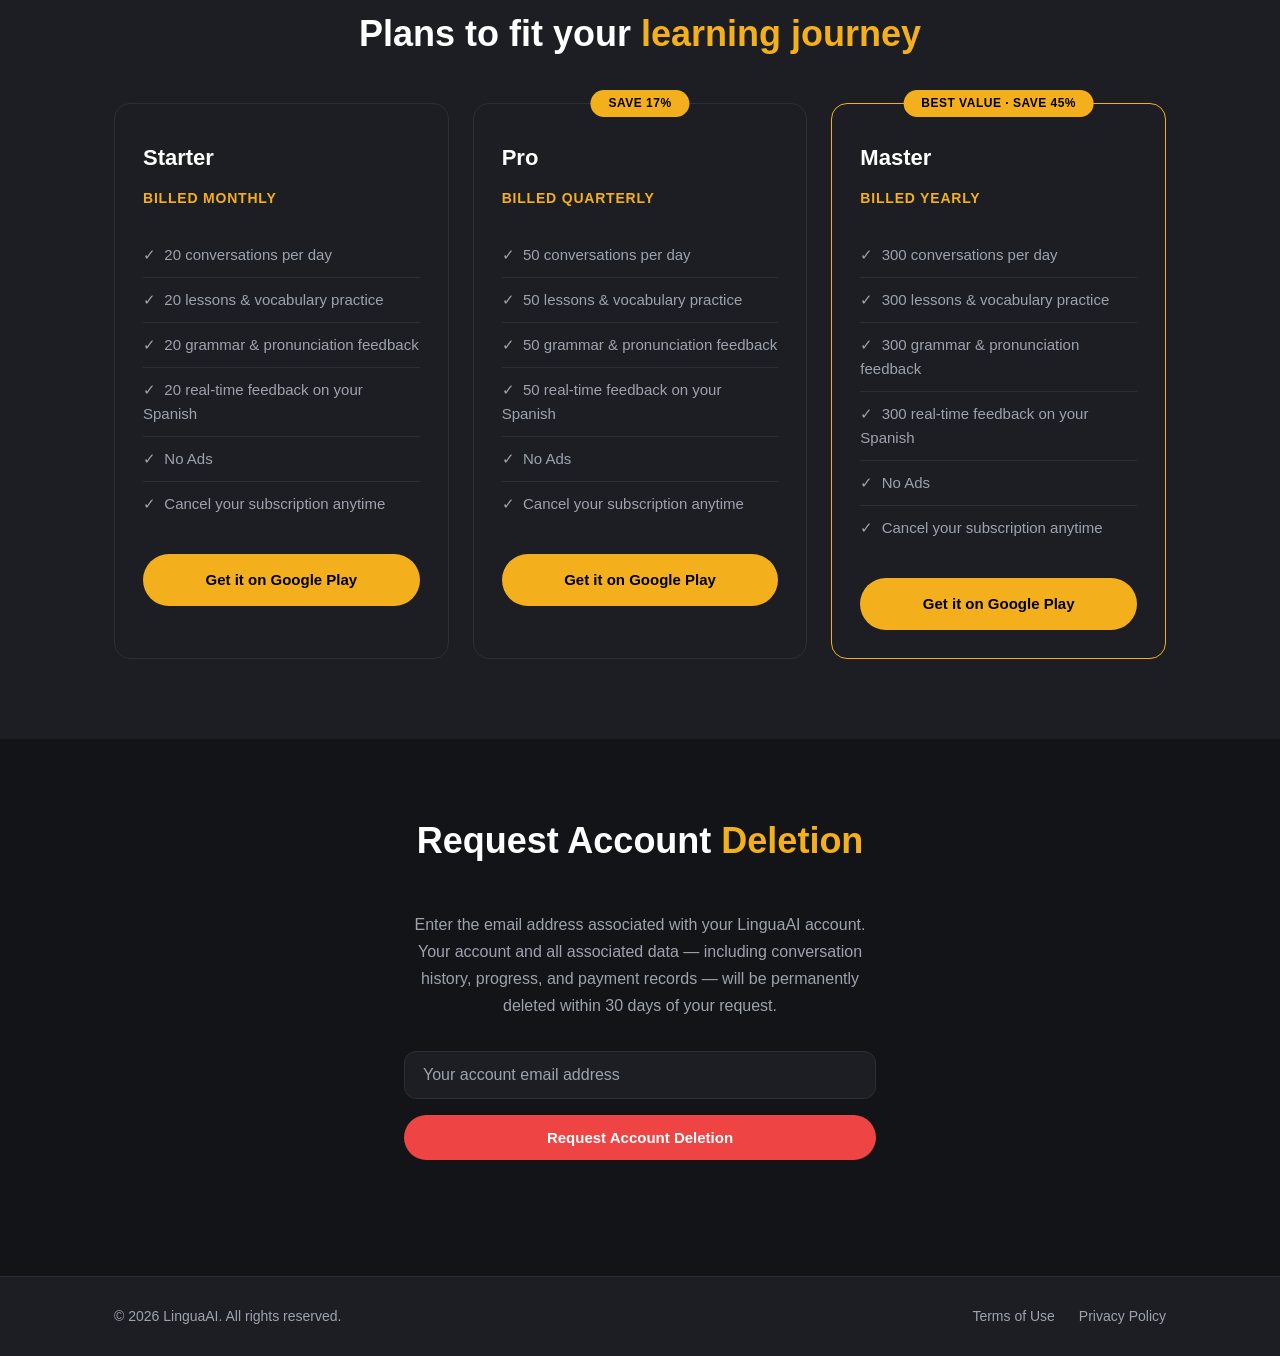
==== commit 238d4152: "feat(site): point pricing card CTAs at the Google Play listing All three plan cards ended in a dead " ====
--- a/index.html
+++ b/index.html
@@ -111,8 +111,8 @@
             <li>✓ &nbsp;No Ads</li>
             <li>✓ &nbsp;Cancel your subscription anytime</li>
           </ul>
-          <a class="btn btn-primary disabled" href="#" aria-disabled="true" tabindex="-1">
-            Available on App Store &amp; Google Play
+          <a class="btn btn-primary" href="https://play.google.com/store/apps/details?id=com.linguaaija.app" target="_blank" rel="noopener noreferrer">
+            Get it on Google Play
           </a>
         </div>
 
@@ -129,8 +129,8 @@
             <li>✓ &nbsp;No Ads</li>
             <li>✓ &nbsp;Cancel your subscription anytime</li>
           </ul>
-          <a class="btn btn-primary disabled" href="#" aria-disabled="true" tabindex="-1">
-            Available on App Store &amp; Google Play
+          <a class="btn btn-primary" href="https://play.google.com/store/apps/details?id=com.linguaaija.app" target="_blank" rel="noopener noreferrer">
+            Get it on Google Play
           </a>
         </div>
 
@@ -147,8 +147,8 @@
             <li>✓ &nbsp;No Ads</li>
             <li>✓ &nbsp;Cancel your subscription anytime</li>
           </ul>
-          <a class="btn btn-primary disabled" href="#" aria-disabled="true" tabindex="-1">
-            Available on App Store &amp; Google Play
+          <a class="btn btn-primary" href="https://play.google.com/store/apps/details?id=com.linguaaija.app" target="_blank" rel="noopener noreferrer">
+            Get it on Google Play
           </a>
         </div>
 
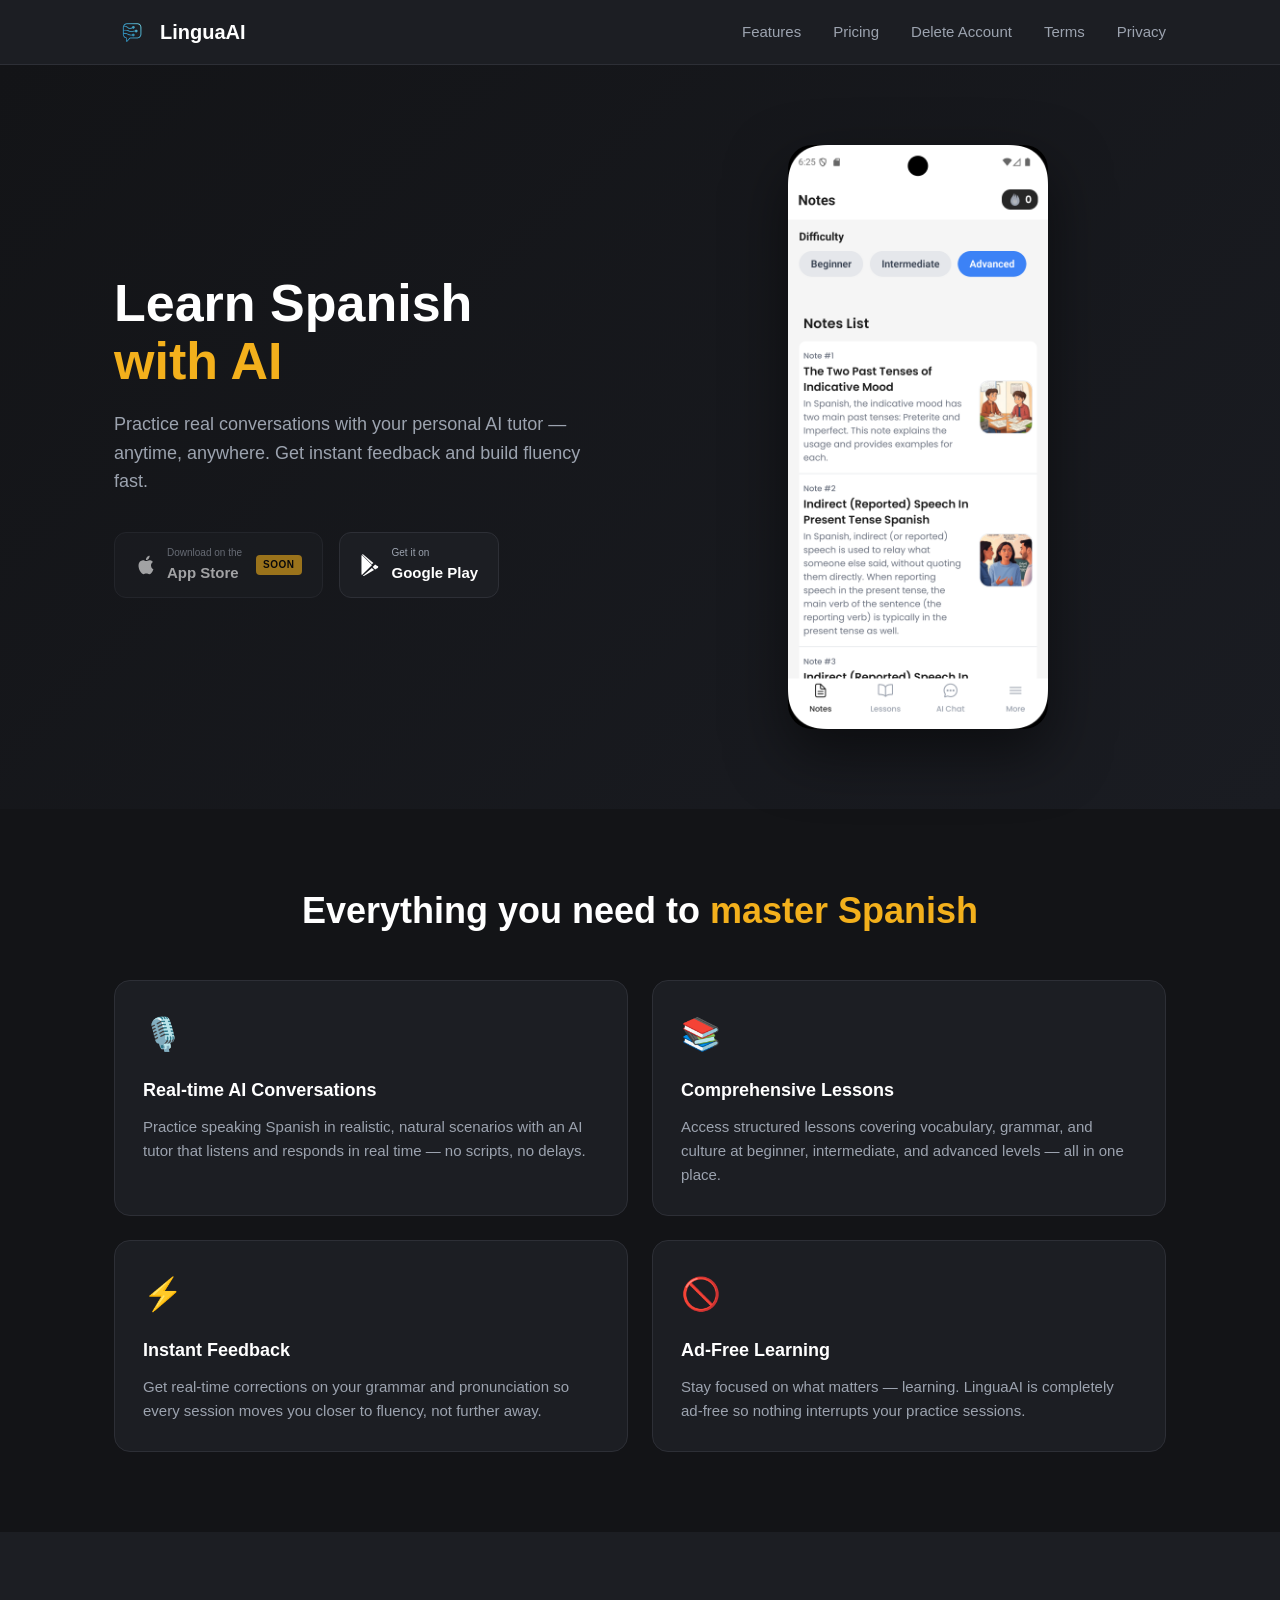
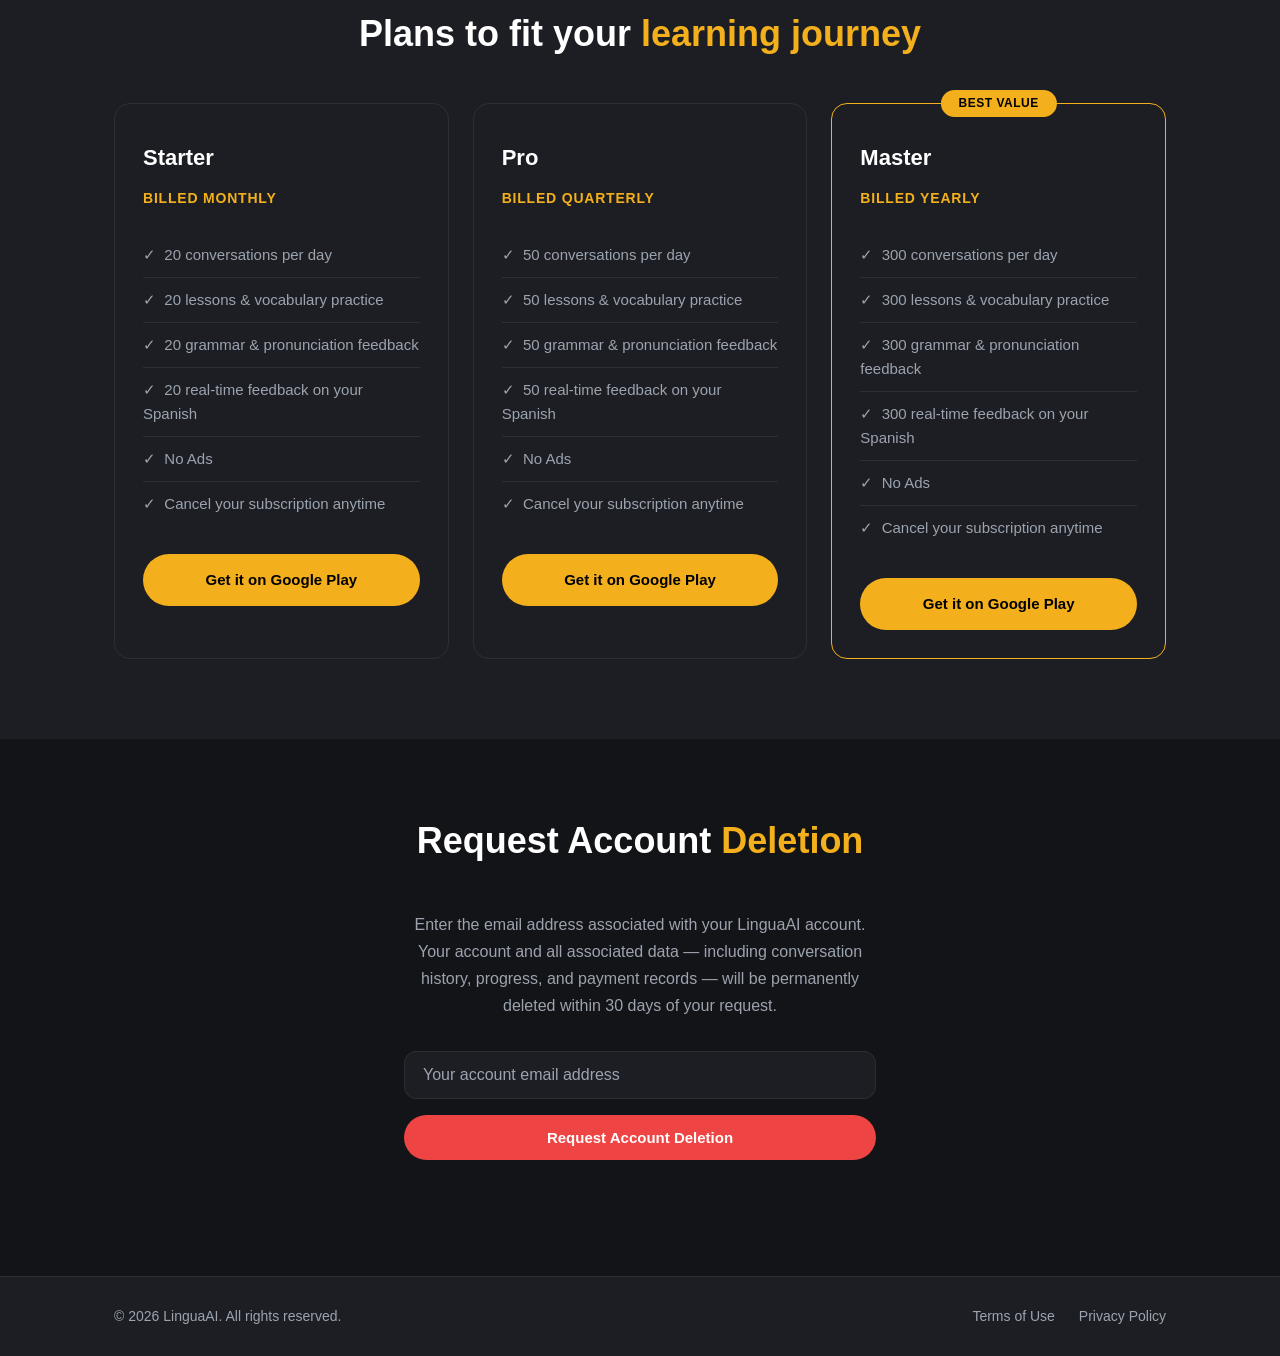
==== commit 3a445fd1: "content: drop the discount claims from the pricing badges Remove the "Save 17%" badge from Pro and r" ====
--- a/index.html
+++ b/index.html
@@ -118,7 +118,6 @@
 
         <!-- PRO -->
         <div class="card pricing-card">
-          <div class="featured-badge">Save 17%</div>
           <h3>Pro</h3>
           <div class="price-period">Billed Quarterly</div>
           <ul class="feature-list">
@@ -136,7 +135,7 @@
 
         <!-- MASTER -->
         <div class="card pricing-card featured">
-          <div class="featured-badge">Best Value · Save 45%</div>
+          <div class="featured-badge">Best Value</div>
           <h3>Master</h3>
           <div class="price-period">Billed Yearly</div>
           <ul class="feature-list">
